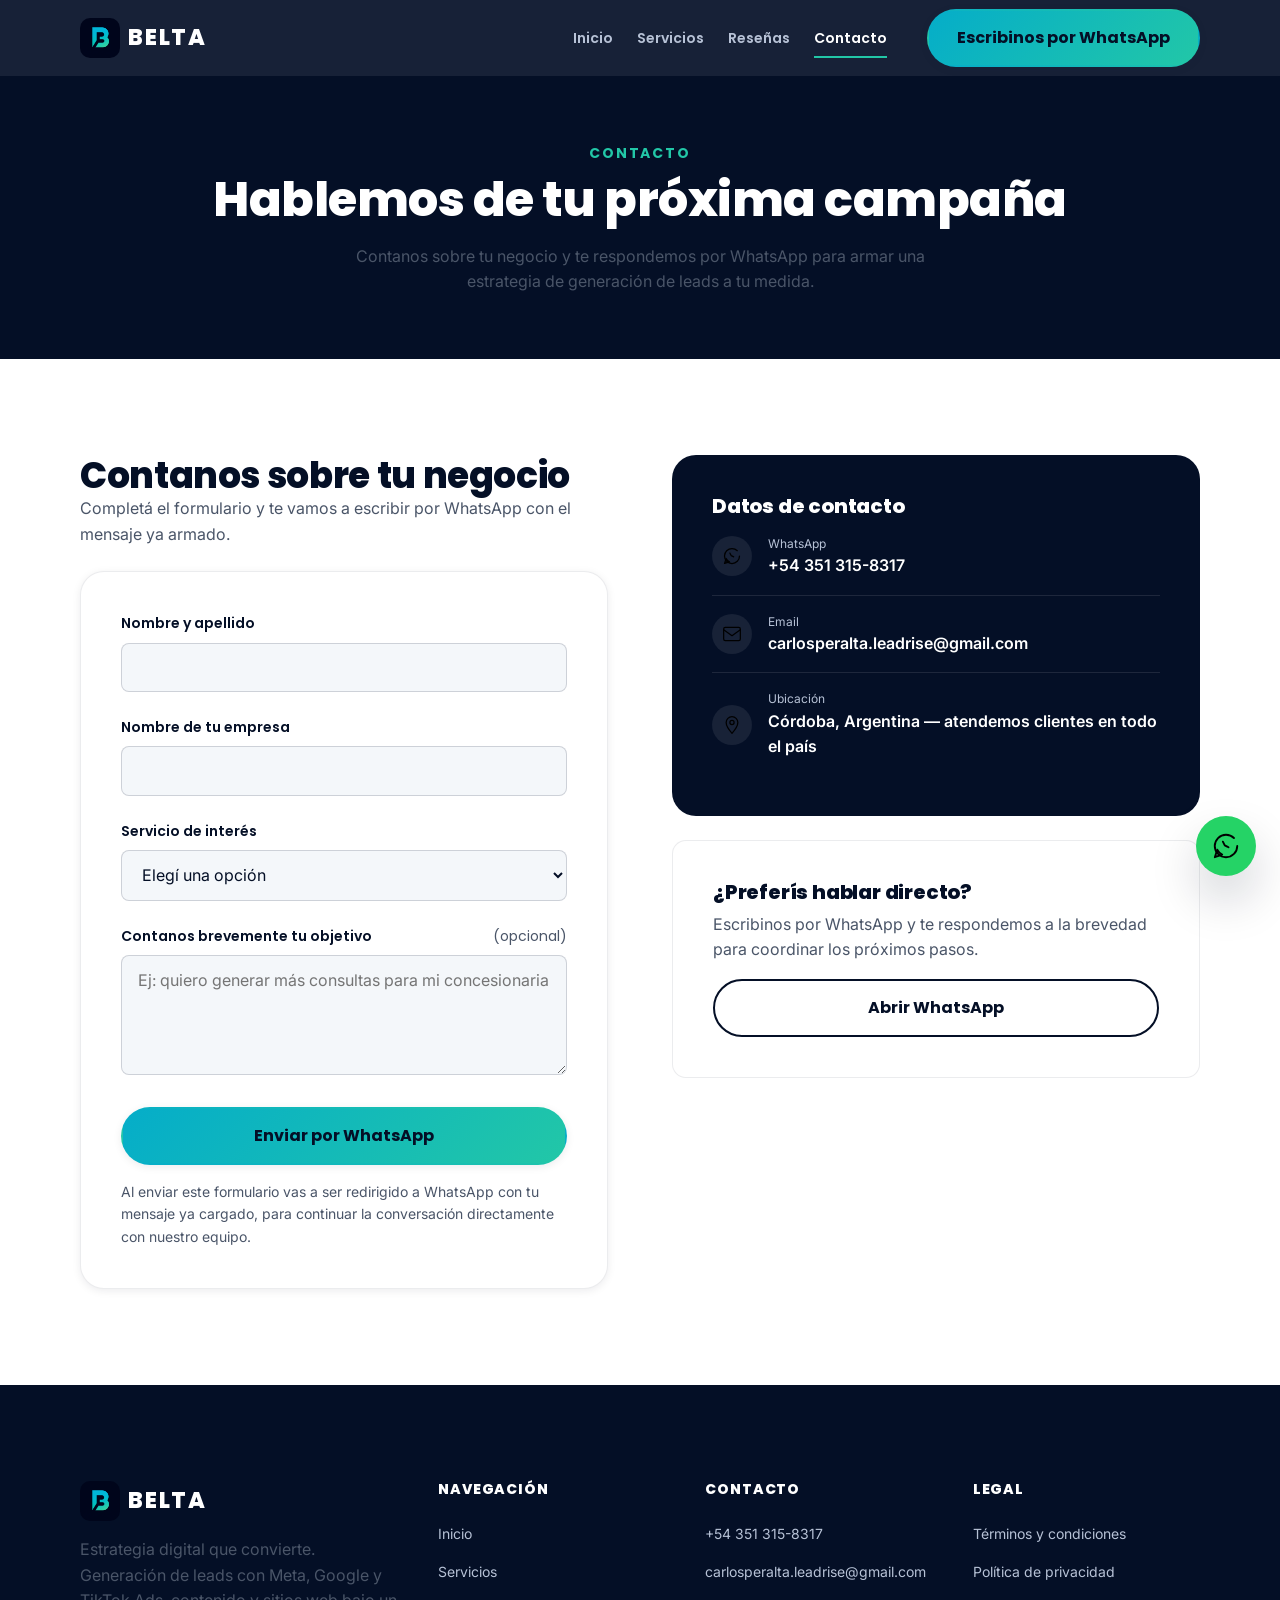
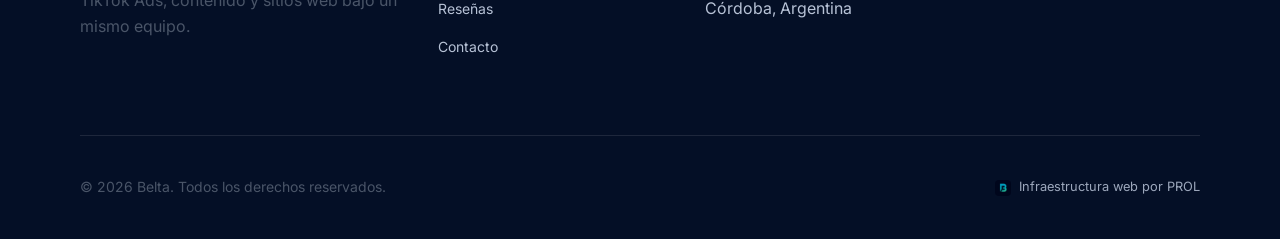
==== contact.html @ 253b67d3 "Initial commit" ====
<!DOCTYPE html>
<html lang="es-AR">
<head>
  <meta charset="UTF-8">
  <meta name="viewport" content="width=device-width, initial-scale=1.0">
  <title>Contacto — Belta | Escribinos por WhatsApp</title>
  <meta name="description" content="Contactate con Belta para generar más consultas para tu negocio con Meta Ads, Google Ads y TikTok Ads. Respondemos por WhatsApp.">
  <link rel="canonical" href="https://www.belta.com.ar/contact.html">

  <meta property="og:type" content="website">
  <meta property="og:title" content="Contacto — Belta">
  <meta property="og:description" content="Contanos sobre tu negocio y armamos una estrategia de generación de leads a tu medida.">
  <meta property="og:image" content="assets/images/logo/belta-icon-navy-512.png">
  <meta property="og:locale" content="es_AR">
  <meta name="twitter:card" content="summary_large_image">

  <link rel="icon" type="image/png" sizes="32x32" href="assets/images/logo/favicon-32x32.png">
  <link rel="icon" type="image/png" sizes="16x16" href="assets/images/logo/favicon-16x16.png">
  <link rel="apple-touch-icon" href="assets/images/logo/apple-touch-icon.png">

  <link rel="preconnect" href="https://fonts.googleapis.com">
  <link rel="preconnect" href="https://fonts.gstatic.com" crossorigin>
  <link href="https://fonts.googleapis.com/css2?family=Poppins:wght@600;700;800&family=Inter:wght@400;500;600&display=swap" rel="stylesheet">

  <link rel="stylesheet" href="assets/css/style.css">
</head>
<body>
  <a class="skip-link" href="#main-content">Saltar al contenido principal</a>

  <header class="site-header" id="site-header">
    <div class="container header-inner">
      <a href="index.html" class="brand" aria-label="Belta — ir al inicio">
        <img class="brand-mark" src="assets/images/logo/belta-icon-navy.png" alt="" width="40" height="40">
        <span class="brand-word">BELTA</span>
      </a>

      <nav class="primary-nav" id="primary-nav" aria-label="Navegación principal">
        <ul class="primary-nav__list">
          <li><a href="index.html">Inicio</a></li>
          <li><a href="services.html">Servicios</a></li>
          <li><a href="index.html#resenas">Reseñas</a></li>
          <li><a href="contact.html" aria-current="page">Contacto</a></li>
        </ul>
        <div class="header-cta">
          <a class="btn btn--primary" href="https://wa.me/5493513158317?text=Hola%20Belta%2C%20quiero%20generar%20más%20consultas%20para%20mi%20negocio" target="_blank" rel="noopener">
            Escribinos por WhatsApp
          </a>
        </div>
      </nav>

      <button class="nav-toggle" id="nav-toggle" aria-expanded="false" aria-controls="primary-nav" aria-label="Abrir menú de navegación">
        <span></span><span></span><span></span>
      </button>
    </div>
  </header>

  <main id="main-content">

    <section class="page-hero">
      <div class="container">
        <span class="eyebrow">Contacto</span>
        <h1>Hablemos de tu próxima campaña</h1>
        <p>Contanos sobre tu negocio y te respondemos por WhatsApp para armar una estrategia de generación de leads a tu medida.</p>
      </div>
    </section>

    <section class="section">
      <div class="container contact-layout">

        <div>
          <h2>Contanos sobre tu negocio</h2>
          <p style="margin-bottom: var(--space-md);">Completá el formulario y te vamos a escribir por WhatsApp con el mensaje ya armado.</p>

          <form class="contact-form" id="contact-form" novalidate>
            <div class="form-field">
              <label for="name">Nombre y apellido</label>
              <input type="text" id="name" name="name" autocomplete="name" required>
            </div>

            <div class="form-field">
              <label for="business">Nombre de tu empresa</label>
              <input type="text" id="business" name="business" autocomplete="organization" required>
            </div>

            <div class="form-field">
              <label for="service">Servicio de interés</label>
              <select id="service" name="service" required>
                <option value="" selected disabled>Elegí una opción</option>
                <option value="Google y Meta Ads">Google y Meta Ads</option>
                <option value="TikTok Ads">TikTok Ads</option>
                <option value="Contenido UGC">Contenido UGC</option>
                <option value="Sitio Web">Sitio Web</option>
                <option value="Tienda Online">Tienda Online</option>
                <option value="Community Management">Community Management</option>
                <option value="Todavía no estoy seguro/a">Todavía no estoy seguro/a</option>
              </select>
            </div>

            <div class="form-field">
              <label for="message">Contanos brevemente tu objetivo <span class="optional-tag">(opcional)</span></label>
              <textarea id="message" name="message" placeholder="Ej: quiero generar más consultas para mi concesionaria"></textarea>
            </div>

            <button type="submit" class="btn btn--primary btn--block">
              Enviar por WhatsApp
            </button>

            <p class="form-note">Al enviar este formulario vas a ser redirigido a WhatsApp con tu mensaje ya cargado, para continuar la conversación directamente con nuestro equipo.</p>
          </form>
        </div>

        <div>
          <div class="contact-info-card">
            <h3>Datos de contacto</h3>

            <div class="contact-method">
              <span class="contact-method__icon"><img src="assets/icons/communication/whatsapp.svg" alt=""></span>
              <div>
                <span class="label">WhatsApp</span>
                <a href="https://wa.me/5493513158317?text=Hola%20Belta%2C%20quiero%20generar%20más%20consultas%20para%20mi%20negocio" target="_blank" rel="noopener">+54 351 315-8317</a>
              </div>
            </div>

            <div class="contact-method">
              <span class="contact-method__icon"><img src="assets/icons/communication/email.svg" alt=""></span>
              <div>
                <span class="label">Email</span>
                <a href="mailto:carlosperalta.leadrise@gmail.com">carlosperalta.leadrise@gmail.com</a>
              </div>
            </div>

            <div class="contact-method">
              <span class="contact-method__icon"><img src="assets/icons/communication/location.svg" alt=""></span>
              <div>
                <span class="label">Ubicación</span>
                <span class="value">Córdoba, Argentina — atendemos clientes en todo el país</span>
              </div>
            </div>
          </div>

          <div class="service-card">
            <h3>¿Preferís hablar directo?</h3>
            <p>Escribinos por WhatsApp y te respondemos a la brevedad para coordinar los próximos pasos.</p>
            <a class="btn btn--secondary btn--block" href="https://wa.me/5493513158317?text=Hola%20Belta%2C%20quiero%20generar%20más%20consultas%20para%20mi%20negocio" target="_blank" rel="noopener">
              Abrir WhatsApp
            </a>
          </div>
        </div>

      </div>
    </section>

  </main>

  <footer class="site-footer">
    <div class="container">
      <div class="footer-grid">
        <div class="footer-col footer-brand">
          <a href="index.html" class="brand" aria-label="Belta — ir al inicio">
            <img class="brand-mark" src="assets/images/logo/belta-icon-navy.png" alt="" width="40" height="40">
            <span class="brand-word">BELTA</span>
          </a>
          <p>Estrategia digital que convierte. Generación de leads con Meta, Google y TikTok Ads, contenido y sitios web bajo un mismo equipo.</p>
        </div>

        <nav class="footer-col" aria-label="Navegación de pie de página">
          <h4>Navegación</h4>
          <ul>
            <li><a href="index.html">Inicio</a></li>
            <li><a href="services.html">Servicios</a></li>
            <li><a href="index.html#resenas">Reseñas</a></li>
            <li><a href="contact.html">Contacto</a></li>
          </ul>
        </nav>

        <div class="footer-col">
          <h4>Contacto</h4>
          <ul>
            <li><a href="https://wa.me/5493513158317" target="_blank" rel="noopener">+54 351 315-8317</a></li>
            <li><a href="mailto:carlosperalta.leadrise@gmail.com">carlosperalta.leadrise@gmail.com</a></li>
            <li><span>Córdoba, Argentina</span></li>
          </ul>
        </div>

        <div class="footer-col">
          <h4>Legal</h4>
          <ul>
            <li><a href="terms.html">Términos y condiciones</a></li>
            <li><a href="privacy-policy.html">Política de privacidad</a></li>
          </ul>
        </div>
      </div>

      <div class="footer-bottom">
        <p>&copy; <span id="current-year">2026</span> Belta. Todos los derechos reservados.</p>
        <a class="prol-signature" href="https://prolstudio.com" target="_blank" rel="noopener">
          <img src="assets/images/logo/belta-icon-navy.png" alt="" width="16" height="16" style="border-radius: 4px;">
          Infraestructura web por PROL
        </a>
      </div>
    </div>
  </footer>

  <a class="floating-whatsapp" href="https://wa.me/5493513158317?text=Hola%20Belta%2C%20quiero%20generar%20más%20consultas%20para%20mi%20negocio" target="_blank" rel="noopener" aria-label="Escribinos por WhatsApp">
    <img src="assets/icons/communication/whatsapp.svg" alt="">
  </a>

  <script src="assets/js/main.js" defer></script>
</body>
</html>
---- assets/css/style.css ----
/* ==========================================================================
   BELTA — Production Interface Stylesheet
   Design system per Belta_Manual_de_Marca_1.docx (v1.0, Aug 2026)
   Built under PROL_BASE_v1.7.3 / PROL_PROFESIONAL_v3
   ========================================================================== */

/* --------------------------------------------------------------------------
   01. Design Tokens
   -------------------------------------------------------------------------- */
:root {
  /* Brand colors */
  --color-navy: #040F26;
  --color-navy-soft: #0B1B3A;
  --color-white: #FFFFFF;
  --color-off-white: #F4F7FA;
  --color-turquoise: #05ADC9;
  --color-green: #22C7A7;
  --gradient-brand: linear-gradient(135deg, var(--color-turquoise) 0%, var(--color-green) 100%);

  /* Text */
  --text-on-light: var(--color-navy);
  --text-on-light-muted: #4A5568;
  --text-on-dark: var(--color-white);
  --text-on-dark-muted: #B7C2D6;

  /* Typography */
  --font-heading: 'Poppins', 'Segoe UI', sans-serif;
  --font-body: 'Inter', 'Segoe UI', sans-serif;

  --fs-display: clamp(2.25rem, 4vw + 1rem, 3.75rem);
  --fs-h1: clamp(2rem, 3vw + 1rem, 3rem);
  --fs-h2: clamp(1.6rem, 2vw + 1rem, 2.25rem);
  --fs-h3: 1.25rem;
  --fs-body-lg: 1.125rem;
  --fs-body: 1rem;
  --fs-small: 0.875rem;

  /* Spacing scale */
  --space-3xs: 0.25rem;
  --space-2xs: 0.5rem;
  --space-xs: 0.75rem;
  --space-sm: 1rem;
  --space-md: 1.5rem;
  --space-lg: 2.5rem;
  --space-xl: 4rem;
  --space-2xl: 6rem;

  /* Layout */
  --container-width: 1200px;
  --container-padding: clamp(1.25rem, 4vw, 2.5rem);
  --radius-sm: 8px;
  --radius-md: 14px;
  --radius-lg: 24px;
  --radius-pill: 999px;

  /* Elevation & motion */
  --shadow-sm: 0 2px 8px rgba(4, 15, 38, 0.08);
  --shadow-md: 0 12px 32px rgba(4, 15, 38, 0.12);
  --shadow-lg: 0 24px 48px rgba(4, 15, 38, 0.18);
  --transition-fast: 150ms ease;
  --transition-base: 250ms ease;

  --header-height: 76px;
}

/* --------------------------------------------------------------------------
   02. Reset & Base
   -------------------------------------------------------------------------- */
*, *::before, *::after { box-sizing: border-box; }
html { scroll-behavior: smooth; }

@media (prefers-reduced-motion: reduce) {
  html { scroll-behavior: auto; }
  *, *::before, *::after {
    animation-duration: 0.01ms !important;
    animation-iteration-count: 1 !important;
    transition-duration: 0.01ms !important;
    scroll-behavior: auto !important;
  }
}

body, h1, h2, h3, h4, p, ul, ol, figure {
  margin: 0;
}

body {
  font-family: var(--font-body);
  font-size: var(--fs-body);
  line-height: 1.6;
  color: var(--text-on-light);
  background: var(--color-white);
  -webkit-font-smoothing: antialiased;
}

h1, h2, h3, h4 {
  font-family: var(--font-heading);
  font-weight: 800;
  line-height: 1.15;
  color: var(--color-navy);
  letter-spacing: -0.01em;
}

h1 { font-size: var(--fs-h1); }
h2 { font-size: var(--fs-h2); }
h3 { font-size: var(--fs-h3); }

p { color: var(--text-on-light-muted); }

a { color: inherit; text-decoration: none; }

img { max-width: 100%; display: block; }

ul, ol { list-style: none; padding: 0; }

button { font-family: inherit; cursor: pointer; }

input, textarea, select { font-family: inherit; font-size: inherit; }

:focus-visible {
  outline: 3px solid var(--color-turquoise);
  outline-offset: 2px;
}

.skip-link {
  position: absolute;
  left: -9999px;
  top: 0;
  background: var(--color-navy);
  color: var(--color-white);
  padding: var(--space-sm) var(--space-md);
  z-index: 1000;
  border-radius: 0 0 var(--radius-sm) 0;
}
.skip-link:focus {
  left: 0;
}

/* --------------------------------------------------------------------------
   03. Layout Helpers
   -------------------------------------------------------------------------- */
.container {
  width: 100%;
  max-width: var(--container-width);
  margin-inline: auto;
  padding-inline: var(--container-padding);
}

.section {
  padding-block: var(--space-2xl);
}

.section--tight {
  padding-block: var(--space-xl);
}

.section--navy {
  background: var(--color-navy);
  color: var(--text-on-dark);
}
.section--navy h2,
.section--navy h3 { color: var(--text-on-dark); }
.section--navy p { color: var(--text-on-dark-muted); }

.section--soft {
  background: var(--color-off-white);
}

.section-header {
  max-width: 640px;
  margin-bottom: var(--space-lg);
}

.section-header--center {
  margin-inline: auto;
  text-align: center;
}

.eyebrow {
  display: inline-block;
  font-family: var(--font-heading);
  font-weight: 700;
  font-size: var(--fs-small);
  letter-spacing: 0.14em;
  text-transform: uppercase;
  color: var(--color-green);
  margin-bottom: var(--space-2xs);
}

.grid {
  display: grid;
  gap: var(--space-md);
}

.grid--2 { grid-template-columns: repeat(2, 1fr); }
.grid--3 { grid-template-columns: repeat(3, 1fr); }
.grid--4 { grid-template-columns: repeat(4, 1fr); }

@media (max-width: 900px) {
  .grid--3, .grid--4 { grid-template-columns: repeat(2, 1fr); }
}
@media (max-width: 600px) {
  .grid--2, .grid--3, .grid--4 { grid-template-columns: 1fr; }
}

.visually-hidden {
  position: absolute;
  width: 1px; height: 1px;
  padding: 0; margin: -1px;
  overflow: hidden;
  clip: rect(0,0,0,0);
  white-space: nowrap; border: 0;
}

/* --------------------------------------------------------------------------
   04. Buttons
   -------------------------------------------------------------------------- */
.btn {
  display: inline-flex;
  align-items: center;
  justify-content: center;
  gap: var(--space-2xs);
  font-family: var(--font-heading);
  font-weight: 700;
  font-size: var(--fs-body);
  padding: 0.9rem 1.75rem;
  border-radius: var(--radius-pill);
  border: 2px solid transparent;
  transition: transform var(--transition-fast), box-shadow var(--transition-fast), background var(--transition-fast), color var(--transition-fast);
  white-space: nowrap;
}

.btn:hover { transform: translateY(-2px); }

.btn--primary {
  background: var(--gradient-brand);
  color: var(--color-navy);
  box-shadow: var(--shadow-sm);
}
.btn--primary:hover { box-shadow: var(--shadow-md); }

.btn--secondary {
  background: transparent;
  border-color: currentColor;
  color: var(--color-navy);
}
.section--navy .btn--secondary { color: var(--color-white); }
.btn--secondary:hover { background: rgba(4, 15, 38, 0.06); }
.section--navy .btn--secondary:hover { background: rgba(255,255,255,0.08); }

.btn--block { width: 100%; }

.btn-icon {
  width: 1.1em;
  height: 1.1em;
  flex-shrink: 0;
}

/* --------------------------------------------------------------------------
   05. Header
   -------------------------------------------------------------------------- */
.site-header {
  position: sticky;
  top: 0;
  z-index: 500;
  background: rgba(4, 15, 38, 0.92);
  backdrop-filter: blur(10px);
  -webkit-backdrop-filter: blur(10px);
  transition: box-shadow var(--transition-base), background var(--transition-base);
}

.site-header.is-scrolled {
  box-shadow: 0 8px 24px rgba(4, 15, 38, 0.25);
}

.header-inner {
  display: flex;
  align-items: center;
  justify-content: space-between;
  min-height: var(--header-height);
  gap: var(--space-md);
}

.brand {
  display: flex;
  align-items: center;
  gap: var(--space-2xs);
  flex-shrink: 0;
}

.brand-mark {
  width: 40px;
  height: 40px;
  border-radius: 10px;
  object-fit: cover;
}

.brand-word {
  font-family: var(--font-heading);
  font-weight: 800;
  font-size: 1.4rem;
  letter-spacing: 0.08em;
  color: var(--color-white);
}

.primary-nav {
  display: flex;
  align-items: center;
  gap: var(--space-lg);
}

.primary-nav__list {
  display: flex;
  gap: var(--space-md);
}

.primary-nav__list a {
  font-family: var(--font-heading);
  font-weight: 600;
  font-size: var(--fs-small);
  color: var(--text-on-dark-muted);
  padding: var(--space-2xs) 0;
  border-bottom: 2px solid transparent;
  transition: color var(--transition-fast), border-color var(--transition-fast);
}

.primary-nav__list a:hover,
.primary-nav__list a[aria-current="page"] {
  color: var(--color-white);
  border-color: var(--color-green);
}

.header-cta { display: flex; align-items: center; gap: var(--space-sm); }

.nav-toggle {
  display: none;
  flex-direction: column;
  justify-content: center;
  gap: 5px;
  width: 42px;
  height: 42px;
  background: transparent;
  border: none;
  border-radius: var(--radius-sm);
}

.nav-toggle span {
  display: block;
  width: 22px;
  height: 2px;
  background: var(--color-white);
  margin-inline: auto;
  transition: transform var(--transition-fast), opacity var(--transition-fast);
}

.nav-toggle[aria-expanded="true"] span:nth-child(1) { transform: translateY(7px) rotate(45deg); }
.nav-toggle[aria-expanded="true"] span:nth-child(2) { opacity: 0; }
.nav-toggle[aria-expanded="true"] span:nth-child(3) { transform: translateY(-7px) rotate(-45deg); }

@media (max-width: 880px) {
  .nav-toggle { display: flex; }

  .primary-nav {
    position: fixed;
    inset: var(--header-height) 0 0 0;
    background: var(--color-navy);
    flex-direction: column;
    align-items: flex-start;
    padding: var(--space-lg) var(--container-padding);
    transform: translateX(100%);
    transition: transform var(--transition-base);
    overflow-y: auto;
  }

  .primary-nav.is-open { transform: translateX(0); }

  .primary-nav__list {
    flex-direction: column;
    gap: var(--space-md);
    width: 100%;
  }

  .primary-nav__list a { font-size: var(--fs-h3); display: block; }

  .header-cta { margin-top: var(--space-lg); width: 100%; }
  .header-cta .btn { width: 100%; }
}

/* --------------------------------------------------------------------------
   06. Hero
   -------------------------------------------------------------------------- */
.hero {
  position: relative;
  background: var(--color-navy);
  color: var(--text-on-dark);
  overflow: hidden;
  padding-block: var(--space-2xl);
}

.hero::before {
  content: "";
  position: absolute;
  inset: -20% -10% auto auto;
  width: 60vw;
  height: 60vw;
  max-width: 700px;
  max-height: 700px;
  background: var(--gradient-brand);
  opacity: 0.16;
  filter: blur(90px);
  border-radius: 50%;
  pointer-events: none;
}

.hero-inner {
  position: relative;
  display: grid;
  grid-template-columns: 1.1fr 0.9fr;
  gap: var(--space-xl);
  align-items: center;
}

@media (max-width: 900px) {
  .hero-inner { grid-template-columns: 1fr; }
}

.hero-content h1 { color: var(--color-white); margin-bottom: var(--space-md); }

.hero-lead {
  font-size: var(--fs-body-lg);
  color: var(--text-on-dark-muted);
  max-width: 46ch;
  margin-bottom: var(--space-lg);
}

.hero-actions {
  display: flex;
  flex-wrap: wrap;
  gap: var(--space-sm);
  margin-bottom: var(--space-lg);
}

.hero-trust {
  display: flex;
  flex-wrap: wrap;
  gap: var(--space-md);
}

.hero-trust__item {
  display: flex;
  align-items: center;
  gap: var(--space-2xs);
  font-size: var(--fs-small);
  color: var(--text-on-dark-muted);
}

.hero-trust__item .btn-icon { color: var(--color-green); }

.hero-visual {
  position: relative;
  display: flex;
  align-items: center;
  justify-content: center;
}

.hero-visual-card {
  width: 100%;
  max-width: 380px;
  padding: var(--space-lg);
  border-radius: var(--radius-lg);
  background: rgba(255, 255, 255, 0.04);
  border: 1px solid rgba(255, 255, 255, 0.12);
  backdrop-filter: blur(6px);
}

.hero-visual-mark {
  width: 96px;
  height: 96px;
  border-radius: var(--radius-md);
  margin-bottom: var(--space-md);
  box-shadow: var(--shadow-lg);
}

.hero-visual-card h3 { color: var(--color-white); margin-bottom: var(--space-2xs); }
.hero-visual-card p { margin: 0; }

/* --------------------------------------------------------------------------
   07. Value / Trust strip
   -------------------------------------------------------------------------- */
.value-strip {
  padding-block: var(--space-lg);
  border-bottom: 1px solid rgba(4, 15, 38, 0.08);
}

.value-strip__grid {
  display: grid;
  grid-template-columns: repeat(3, 1fr);
  gap: var(--space-md);
  text-align: center;
}

@media (max-width: 720px) {
  .value-strip__grid { grid-template-columns: 1fr; }
}

.value-strip__item h3 {
  font-size: 1.05rem;
  margin-bottom: var(--space-3xs);
}

.value-strip__item p { margin: 0; font-size: var(--fs-small); }

/* --------------------------------------------------------------------------
   08. Cards — Services
   -------------------------------------------------------------------------- */
.service-card {
  background: var(--color-white);
  border: 1px solid rgba(4, 15, 38, 0.08);
  border-radius: var(--radius-md);
  padding: var(--space-lg);
  height: 100%;
  transition: transform var(--transition-base), box-shadow var(--transition-base), border-color var(--transition-base);
}

.service-card:hover {
  transform: translateY(-4px);
  box-shadow: var(--shadow-md);
  border-color: transparent;
}

.service-card__icon {
  width: 48px;
  height: 48px;
  border-radius: var(--radius-sm);
  background: var(--gradient-brand);
  display: flex;
  align-items: center;
  justify-content: center;
  margin-bottom: var(--space-md);
}

.service-card__icon img { width: 24px; height: 24px; }

.service-card h3 { margin-bottom: var(--space-2xs); }

.service-card p { margin-bottom: var(--space-sm); }

.service-card__link {
  display: inline-flex;
  align-items: center;
  gap: var(--space-3xs);
  font-family: var(--font-heading);
  font-weight: 700;
  font-size: var(--fs-small);
  color: var(--color-navy);
}

.service-card__link .btn-icon { width: 0.9em; height: 0.9em; transition: transform var(--transition-fast); }
.service-card__link:hover .btn-icon { transform: translateX(3px); }

/* Detailed service block (services.html) */
.service-block {
  display: grid;
  grid-template-columns: 88px 1fr;
  gap: var(--space-md);
  padding-block: var(--space-lg);
  border-bottom: 1px solid rgba(4, 15, 38, 0.08);
}

.service-block:last-child { border-bottom: none; }

.service-block__icon {
  width: 64px;
  height: 64px;
  border-radius: var(--radius-md);
  background: var(--color-off-white);
  display: flex;
  align-items: center;
  justify-content: center;
}

.service-block__icon img { width: 30px; height: 30px; }

.service-block h3 { margin-bottom: var(--space-2xs); }

.service-block__tag {
  display: inline-block;
  font-size: 0.7rem;
  font-weight: 700;
  letter-spacing: 0.08em;
  text-transform: uppercase;
  color: var(--color-navy);
  background: var(--gradient-brand);
  padding: 0.2rem 0.6rem;
  border-radius: var(--radius-pill);
  margin-bottom: var(--space-2xs);
}

@media (max-width: 560px) {
  .service-block { grid-template-columns: 1fr; }
}

/* --------------------------------------------------------------------------
   09. Differentiators
   -------------------------------------------------------------------------- */
.diff-card {
  padding: var(--space-lg);
  border-radius: var(--radius-md);
  background: rgba(255, 255, 255, 0.04);
  border: 1px solid rgba(255, 255, 255, 0.1);
  height: 100%;
}

.diff-card__icon {
  width: 44px;
  height: 44px;
  border-radius: 50%;
  background: var(--gradient-brand);
  display: flex;
  align-items: center;
  justify-content: center;
  margin-bottom: var(--space-md);
}

.diff-card__icon img { width: 22px; height: 22px; }

.diff-card h3 { margin-bottom: var(--space-2xs); }

/* --------------------------------------------------------------------------
   10. Process (stepper)
   -------------------------------------------------------------------------- */
.process-list {
  display: grid;
  grid-template-columns: repeat(4, 1fr);
  gap: var(--space-md);
  counter-reset: step;
}

@media (max-width: 900px) {
  .process-list { grid-template-columns: repeat(2, 1fr); }
}
@media (max-width: 560px) {
  .process-list { grid-template-columns: 1fr; }
}

.process-step {
  position: relative;
  padding: var(--space-lg) var(--space-md) var(--space-md);
  background: var(--color-white);
  border: 1px solid rgba(4, 15, 38, 0.08);
  border-radius: var(--radius-md);
}

.process-step__number {
  counter-increment: step;
  display: inline-flex;
  align-items: center;
  justify-content: center;
  width: 36px;
  height: 36px;
  border-radius: 50%;
  font-family: var(--font-heading);
  font-weight: 800;
  color: var(--color-navy);
  background: var(--gradient-brand);
  margin-bottom: var(--space-md);
}

.process-step__number::before { content: counter(step); }

.process-step h3 { font-size: 1.05rem; margin-bottom: var(--space-2xs); }

/* --------------------------------------------------------------------------
   11. Testimonials
   -------------------------------------------------------------------------- */
.testimonial-card {
  background: var(--color-white);
  border: 1px dashed rgba(4, 15, 38, 0.18);
  border-radius: var(--radius-md);
  padding: var(--space-lg);
  height: 100%;
  display: flex;
  flex-direction: column;
  gap: var(--space-md);
}

.testimonial-card__quote {
  font-family: var(--font-heading);
  font-size: 1.05rem;
  font-style: italic;
  color: var(--text-on-light-muted);
}

.testimonial-card__author {
  display: flex;
  align-items: center;
  gap: var(--space-sm);
}

.testimonial-card__avatar {
  width: 44px;
  height: 44px;
  border-radius: 50%;
  background: var(--color-off-white);
  display: flex;
  align-items: center;
  justify-content: center;
  font-family: var(--font-heading);
  font-weight: 700;
  color: var(--text-on-light-muted);
  flex-shrink: 0;
}

.testimonial-card__author strong { display: block; font-size: var(--fs-small); }
.testimonial-card__author span { font-size: 0.8rem; color: var(--text-on-light-muted); }

.testimonial-pending-note {
  margin-top: var(--space-md);
  font-size: var(--fs-small);
  color: var(--text-on-light-muted);
  text-align: center;
}

/* --------------------------------------------------------------------------
   12. FAQ (accordion)
   -------------------------------------------------------------------------- */
.faq-list {
  border-top: 1px solid rgba(4, 15, 38, 0.1);
}

.faq-item {
  border-bottom: 1px solid rgba(4, 15, 38, 0.1);
}

.faq-item__question {
  width: 100%;
  display: flex;
  align-items: center;
  justify-content: space-between;
  gap: var(--space-md);
  padding: var(--space-md) 0;
  background: none;
  border: none;
  text-align: left;
  font-family: var(--font-heading);
  font-weight: 700;
  font-size: var(--fs-body-lg);
  color: var(--color-navy);
}

.faq-item__icon {
  position: relative;
  width: 20px;
  height: 20px;
  flex-shrink: 0;
}

.faq-item__icon::before,
.faq-item__icon::after {
  content: "";
  position: absolute;
  background: var(--color-navy);
  border-radius: 2px;
  transition: transform var(--transition-fast), opacity var(--transition-fast);
}

.faq-item__icon::before { width: 100%; height: 2px; top: 50%; left: 0; transform: translateY(-50%); }
.faq-item__icon::after { width: 2px; height: 100%; left: 50%; top: 0; transform: translateX(-50%); }

.faq-item__question[aria-expanded="true"] .faq-item__icon::after { opacity: 0; transform: translateX(-50%) rotate(90deg); }

.faq-item__answer {
  max-height: 0;
  overflow: hidden;
  transition: max-height var(--transition-base) ease;
}

.faq-item__answer p {
  padding-bottom: var(--space-md);
  max-width: 68ch;
}

/* --------------------------------------------------------------------------
   13. CTA band
   -------------------------------------------------------------------------- */
.cta-band {
  background: var(--gradient-brand);
  color: var(--color-navy);
  border-radius: var(--radius-lg);
  padding: var(--space-xl) var(--space-lg);
  text-align: center;
}

.cta-band h2 { color: var(--color-navy); margin-bottom: var(--space-sm); }
.cta-band p { color: rgba(4, 15, 38, 0.75); max-width: 52ch; margin-inline: auto var(--space-lg); margin-bottom: var(--space-lg);}

.cta-band .btn--primary {
  background: var(--color-navy);
  color: var(--color-white);
}

.cta-band .btn--primary:hover { box-shadow: 0 12px 32px rgba(4,15,38,0.35); }

/* --------------------------------------------------------------------------
   14. Contact page
   -------------------------------------------------------------------------- */
.contact-layout {
  display: grid;
  grid-template-columns: 1fr 1fr;
  gap: var(--space-xl);
  align-items: start;
}

@media (max-width: 880px) {
  .contact-layout { grid-template-columns: 1fr; }
}

.contact-form {
  background: var(--color-white);
  border: 1px solid rgba(4, 15, 38, 0.08);
  border-radius: var(--radius-lg);
  padding: var(--space-lg);
  box-shadow: var(--shadow-sm);
}

.form-field { margin-bottom: var(--space-md); }

.form-field label {
  display: flex;
  justify-content: space-between;
  font-family: var(--font-heading);
  font-weight: 600;
  font-size: var(--fs-small);
  margin-bottom: var(--space-2xs);
  color: var(--color-navy);
}

.form-field .optional-tag {
  font-weight: 400;
  color: var(--text-on-light-muted);
  text-transform: none;
}

.form-field input,
.form-field select,
.form-field textarea {
  width: 100%;
  padding: 0.85rem 1rem;
  border: 1.5px solid rgba(4, 15, 38, 0.16);
  border-radius: var(--radius-sm);
  background: var(--color-off-white);
  color: var(--color-navy);
  transition: border-color var(--transition-fast), background var(--transition-fast);
}

.form-field input:focus,
.form-field select:focus,
.form-field textarea:focus {
  border-color: var(--color-turquoise);
  background: var(--color-white);
}

.form-field textarea { resize: vertical; min-height: 120px; }

.form-note {
  font-size: var(--fs-small);
  color: var(--text-on-light-muted);
  margin-top: var(--space-sm);
}

.contact-info-card {
  background: var(--color-navy);
  color: var(--text-on-dark);
  border-radius: var(--radius-lg);
  padding: var(--space-lg);
  margin-bottom: var(--space-md);
}

.contact-info-card h3 { color: var(--color-white); }

.contact-method {
  display: flex;
  align-items: center;
  gap: var(--space-sm);
  padding-block: var(--space-sm);
  border-bottom: 1px solid rgba(255,255,255,0.1);
}

.contact-method:last-child { border-bottom: none; }

.contact-method__icon {
  width: 40px;
  height: 40px;
  border-radius: 50%;
  background: rgba(255,255,255,0.08);
  display: flex;
  align-items: center;
  justify-content: center;
  flex-shrink: 0;
}

.contact-method__icon img { width: 20px; height: 20px; }

.contact-method a, .contact-method span.value { color: var(--color-white); font-weight: 600; }
.contact-method .label { display: block; font-size: 0.75rem; color: var(--text-on-dark-muted); }

/* --------------------------------------------------------------------------
   15. Footer
   -------------------------------------------------------------------------- */
.site-footer {
  background: var(--color-navy);
  color: var(--text-on-dark-muted);
  padding-block: var(--space-2xl) var(--space-lg);
}

.footer-grid {
  display: grid;
  grid-template-columns: 1.4fr 1fr 1fr 1fr;
  gap: var(--space-lg);
  padding-bottom: var(--space-xl);
  border-bottom: 1px solid rgba(255,255,255,0.1);
}

@media (max-width: 880px) {
  .footer-grid { grid-template-columns: 1fr 1fr; }
}
@media (max-width: 560px) {
  .footer-grid { grid-template-columns: 1fr; }
}

.footer-brand .brand { margin-bottom: var(--space-sm); }
.footer-brand p { max-width: 34ch; }

.footer-col h4 {
  font-family: var(--font-heading);
  font-size: var(--fs-small);
  letter-spacing: 0.06em;
  text-transform: uppercase;
  color: var(--color-white);
  margin-bottom: var(--space-md);
}

.footer-col ul li { margin-bottom: var(--space-xs); }
.footer-col ul a { font-size: var(--fs-small); transition: color var(--transition-fast); }
.footer-col ul a:hover { color: var(--color-white); }

.footer-bottom {
  display: flex;
  align-items: center;
  justify-content: space-between;
  flex-wrap: wrap;
  gap: var(--space-sm);
  padding-top: var(--space-lg);
  font-size: var(--fs-small);
}

.prol-signature {
  display: inline-flex;
  align-items: center;
  gap: var(--space-2xs);
  color: var(--text-on-dark-muted);
  font-size: 0.8rem;
  opacity: 0.85;
  transition: opacity var(--transition-fast);
}

.prol-signature:hover { opacity: 1; }
.prol-signature img { width: 16px; height: 16px; }

/* --------------------------------------------------------------------------
   16. Floating WhatsApp button
   -------------------------------------------------------------------------- */
.floating-whatsapp {
  position: fixed;
  right: var(--space-md);
  bottom: var(--space-md);
  z-index: 600;
  width: 60px;
  height: 60px;
  border-radius: 50%;
  background: #25D366;
  display: flex;
  align-items: center;
  justify-content: center;
  box-shadow: var(--shadow-lg);
  transition: transform var(--transition-fast);
}

.floating-whatsapp:hover { transform: scale(1.08); }
.floating-whatsapp img { width: 30px; height: 30px; }

/* --------------------------------------------------------------------------
   17. Legal pages
   -------------------------------------------------------------------------- */
.legal-content { max-width: 760px; }
.legal-content h2 { margin-top: var(--space-lg); margin-bottom: var(--space-sm); }
.legal-content p { margin-bottom: var(--space-sm); }
.legal-updated { font-size: var(--fs-small); color: var(--text-on-light-muted); margin-bottom: var(--space-lg); }

.placeholder-notice {
  background: var(--color-off-white);
  border-left: 4px solid var(--color-turquoise);
  padding: var(--space-md);
  border-radius: var(--radius-sm);
  margin-bottom: var(--space-lg);
  font-size: var(--fs-small);
}

/* --------------------------------------------------------------------------
   18. Page hero (secondary pages)
   -------------------------------------------------------------------------- */
.page-hero {
  background: var(--color-navy);
  color: var(--text-on-dark);
  padding-block: var(--space-xl);
  text-align: center;
}

.page-hero h1 { color: var(--color-white); margin-bottom: var(--space-sm); }
.page-hero p { max-width: 60ch; margin-inline: auto; }
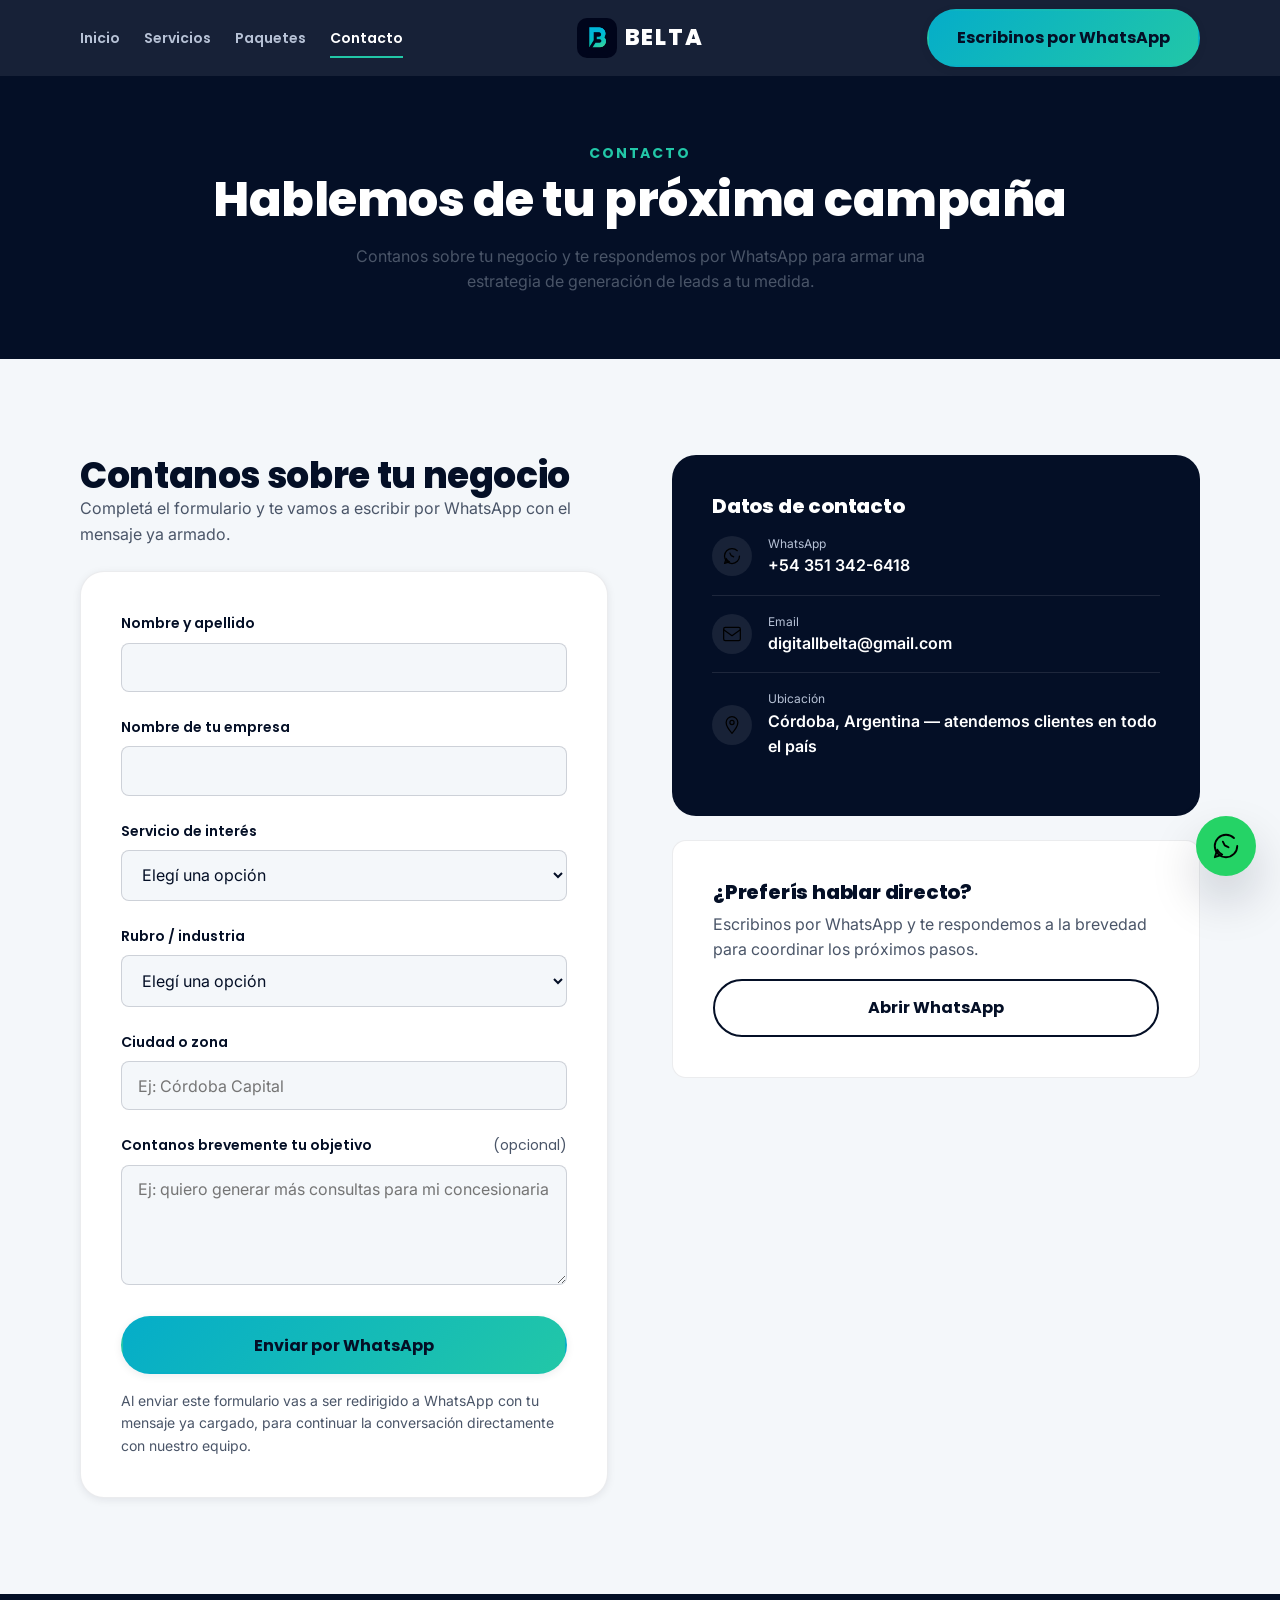
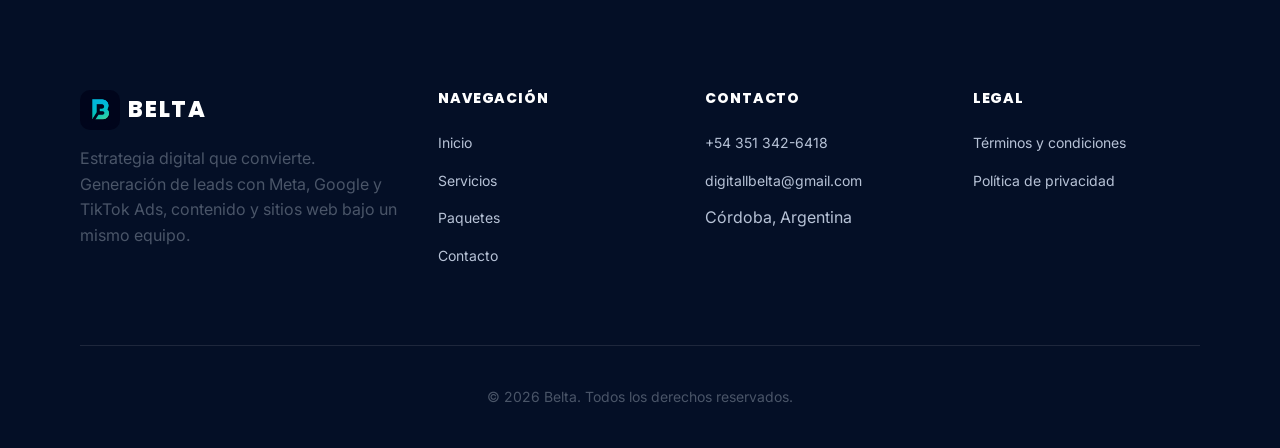
==== commit 85631548: "1st round of changes" ====
--- a/contact.html
+++ b/contact.html
@@ -38,11 +38,11 @@
         <ul class="primary-nav__list">
           <li><a href="index.html">Inicio</a></li>
           <li><a href="services.html">Servicios</a></li>
-          <li><a href="index.html#resenas">Reseñas</a></li>
+          <li><a href="packages.html">Paquetes</a></li>
           <li><a href="contact.html" aria-current="page">Contacto</a></li>
         </ul>
         <div class="header-cta">
-          <a class="btn btn--primary" href="https://wa.me/5493513158317?text=Hola%20Belta%2C%20quiero%20generar%20más%20consultas%20para%20mi%20negocio" target="_blank" rel="noopener">
+          <a class="btn btn--primary" href="https://wa.me/5493513426418?text=Hola%20Belta%2C%20quiero%20generar%20más%20consultas%20para%20mi%20negocio" target="_blank" rel="noopener">
             Escribinos por WhatsApp
           </a>
         </div>
@@ -64,7 +64,7 @@
       </div>
     </section>
 
-    <section class="section">
+    <section class="section section--soft">
       <div class="container contact-layout">
 
         <div>
@@ -97,6 +97,23 @@
             </div>
 
             <div class="form-field">
+              <label for="industry">Rubro / industria</label>
+              <select id="industry" name="industry" required>
+                <option value="" selected disabled>Elegí una opción</option>
+                <option value="Automotor">Automotor</option>
+                <option value="Salud">Salud</option>
+                <option value="Construcción">Construcción</option>
+                <option value="Inmobiliario">Inmobiliario</option>
+                <option value="Otro">Otro</option>
+              </select>
+            </div>
+
+            <div class="form-field">
+              <label for="city">Ciudad o zona</label>
+              <input type="text" id="city" name="city" autocomplete="address-level2" placeholder="Ej: Córdoba Capital" required>
+            </div>
+
+            <div class="form-field">
               <label for="message">Contanos brevemente tu objetivo <span class="optional-tag">(opcional)</span></label>
               <textarea id="message" name="message" placeholder="Ej: quiero generar más consultas para mi concesionaria"></textarea>
             </div>
@@ -117,7 +134,7 @@
               <span class="contact-method__icon"><img src="assets/icons/communication/whatsapp.svg" alt=""></span>
               <div>
                 <span class="label">WhatsApp</span>
-                <a href="https://wa.me/5493513158317?text=Hola%20Belta%2C%20quiero%20generar%20más%20consultas%20para%20mi%20negocio" target="_blank" rel="noopener">+54 351 315-8317</a>
+                <a href="https://wa.me/5493513426418?text=Hola%20Belta%2C%20quiero%20generar%20más%20consultas%20para%20mi%20negocio" target="_blank" rel="noopener">+54 351 342-6418</a>
               </div>
             </div>
 
@@ -125,7 +142,7 @@
               <span class="contact-method__icon"><img src="assets/icons/communication/email.svg" alt=""></span>
               <div>
                 <span class="label">Email</span>
-                <a href="mailto:carlosperalta.leadrise@gmail.com">carlosperalta.leadrise@gmail.com</a>
+                <a href="mailto:digitallbelta@gmail.com">digitallbelta@gmail.com</a>
               </div>
             </div>
 
@@ -141,7 +158,7 @@
           <div class="service-card">
             <h3>¿Preferís hablar directo?</h3>
             <p>Escribinos por WhatsApp y te respondemos a la brevedad para coordinar los próximos pasos.</p>
-            <a class="btn btn--secondary btn--block" href="https://wa.me/5493513158317?text=Hola%20Belta%2C%20quiero%20generar%20más%20consultas%20para%20mi%20negocio" target="_blank" rel="noopener">
+            <a class="btn btn--secondary btn--block" href="https://wa.me/5493513426418?text=Hola%20Belta%2C%20quiero%20generar%20más%20consultas%20para%20mi%20negocio" target="_blank" rel="noopener">
               Abrir WhatsApp
             </a>
           </div>
@@ -168,7 +185,7 @@
           <ul>
             <li><a href="index.html">Inicio</a></li>
             <li><a href="services.html">Servicios</a></li>
-            <li><a href="index.html#resenas">Reseñas</a></li>
+            <li><a href="packages.html">Paquetes</a></li>
             <li><a href="contact.html">Contacto</a></li>
           </ul>
         </nav>
@@ -176,8 +193,8 @@
         <div class="footer-col">
           <h4>Contacto</h4>
           <ul>
-            <li><a href="https://wa.me/5493513158317" target="_blank" rel="noopener">+54 351 315-8317</a></li>
-            <li><a href="mailto:carlosperalta.leadrise@gmail.com">carlosperalta.leadrise@gmail.com</a></li>
+            <li><a href="https://wa.me/5493513426418" target="_blank" rel="noopener">+54 351 342-6418</a></li>
+            <li><a href="mailto:digitallbelta@gmail.com">digitallbelta@gmail.com</a></li>
             <li><span>Córdoba, Argentina</span></li>
           </ul>
         </div>
@@ -193,15 +210,11 @@
 
       <div class="footer-bottom">
         <p>&copy; <span id="current-year">2026</span> Belta. Todos los derechos reservados.</p>
-        <a class="prol-signature" href="https://prolstudio.com" target="_blank" rel="noopener">
-          <img src="assets/images/logo/belta-icon-navy.png" alt="" width="16" height="16" style="border-radius: 4px;">
-          Infraestructura web por PROL
-        </a>
       </div>
     </div>
   </footer>
 
-  <a class="floating-whatsapp" href="https://wa.me/5493513158317?text=Hola%20Belta%2C%20quiero%20generar%20más%20consultas%20para%20mi%20negocio" target="_blank" rel="noopener" aria-label="Escribinos por WhatsApp">
+  <a class="floating-whatsapp" href="https://wa.me/5493513426418?text=Hola%20Belta%2C%20quiero%20generar%20más%20consultas%20para%20mi%20negocio" target="_blank" rel="noopener" aria-label="Escribinos por WhatsApp">
     <img src="assets/icons/communication/whatsapp.svg" alt="">
   </a>
 
--- a/assets/css/style.css
+++ b/assets/css/style.css
@@ -67,7 +67,12 @@
    02. Reset & Base
    -------------------------------------------------------------------------- */
 *, *::before, *::after { box-sizing: border-box; }
-html { scroll-behavior: smooth; }
+
+html {
+  scroll-behavior: smooth;
+  overflow-x: hidden;
+  width: 100%;
+}
 
 @media (prefers-reduced-motion: reduce) {
   html { scroll-behavior: auto; }
@@ -90,6 +95,10 @@
   color: var(--text-on-light);
   background: var(--color-white);
   -webkit-font-smoothing: antialiased;
+  overflow-x: hidden;
+  width: 100%;
+  max-width: 100vw;
+  position: relative;
 }
 
 h1, h2, h3, h4 {
@@ -258,29 +267,62 @@
 /* --------------------------------------------------------------------------
    05. Header
    -------------------------------------------------------------------------- */
+/*
+ * IMPORTANT: .site-header itself must never receive `transform`, `filter`,
+ * `backdrop-filter`, `perspective`, or `will-change: transform`. Any of
+ * those turn the header into the containing block for EVERY `position:
+ * fixed` descendant inside it (including .primary-nav, the mobile menu
+ * panel) — instead of sizing against the full viewport, the fixed panel
+ * would then size against the header's own ~76px-tall box and get
+ * clipped down to almost nothing. The frosted-glass blur is applied on
+ * the ::before pseudo-element below instead, so .site-header stays a
+ * plain sticky/z-index box and .primary-nav keeps positioning against
+ * the viewport correctly.
+ */
 .site-header {
   position: sticky;
   top: 0;
   z-index: 500;
+  isolation: isolate;
+}
+
+.site-header::before {
+  content: "";
+  position: absolute;
+  inset: 0;
+  z-index: 0;
   background: rgba(4, 15, 38, 0.92);
   backdrop-filter: blur(10px);
   -webkit-backdrop-filter: blur(10px);
   transition: box-shadow var(--transition-base), background var(--transition-base);
-}
-
-.site-header.is-scrolled {
+  pointer-events: none;
+}
+
+.site-header.is-scrolled::before {
   box-shadow: 0 8px 24px rgba(4, 15, 38, 0.25);
 }
 
 .header-inner {
-  display: flex;
-  align-items: center;
-  justify-content: space-between;
+  position: relative;
+  z-index: 1;
+  display: grid;
+  grid-template-columns: 1fr auto 1fr;
+  align-items: center;
   min-height: var(--header-height);
   gap: var(--space-md);
 }
 
+/*
+ * Logo centrado: la marca vive en la columna del medio de header-inner.
+ * .primary-nav pasa a `display:contents` en desktop para que su <ul> y su
+ * botón CTA se vuelvan hijos directos del grid (columna 1 y 3), sin tocar
+ * el HTML — en mobile, la media query de abajo le devuelve `display:flex`
+ * para que vuelva a funcionar como panel fijo de pantalla completa.
+ */
 .brand {
+  grid-column: 2;
+  grid-row: 1;
+  justify-self: center;
   display: flex;
   align-items: center;
   gap: var(--space-2xs);
@@ -303,13 +345,15 @@
 }
 
 .primary-nav {
-  display: flex;
-  align-items: center;
-  gap: var(--space-lg);
+  display: contents;
 }
 
 .primary-nav__list {
-  display: flex;
+  grid-column: 1;
+  grid-row: 1;
+  justify-self: start;
+  display: flex;
+  align-items: center;
   gap: var(--space-md);
 }
 
@@ -329,9 +373,19 @@
   border-color: var(--color-green);
 }
 
-.header-cta { display: flex; align-items: center; gap: var(--space-sm); }
+.header-cta {
+  grid-column: 3;
+  grid-row: 1;
+  justify-self: end;
+  display: flex;
+  align-items: center;
+  gap: var(--space-sm);
+}
 
 .nav-toggle {
+  grid-column: 3;
+  grid-row: 1;
+  justify-self: end;
   display: none;
   flex-direction: column;
   justify-content: center;
@@ -360,8 +414,14 @@
   .nav-toggle { display: flex; }
 
   .primary-nav {
+    display: flex;
     position: fixed;
-    inset: var(--header-height) 0 0 0;
+    top: var(--header-height);
+    left: 0;
+    right: 0;
+    bottom: 0;
+    width: 100%;
+    max-width: 100vw;
     background: var(--color-navy);
     flex-direction: column;
     align-items: flex-start;
@@ -369,7 +429,10 @@
     transform: translateX(100%);
     transition: transform var(--transition-base);
     overflow-y: auto;
+    visibility: hidden;
   }
+
+  .primary-nav.is-open { visibility: visible; }
 
   .primary-nav.is-open { transform: translateX(0); }
 
@@ -453,7 +516,28 @@
   color: var(--text-on-dark-muted);
 }
 
-.hero-trust__item .btn-icon { color: var(--color-green); }
+/*
+ * Check-dot: reemplaza los íconos genéricos de check por un elemento
+ * 100% CSS (círculo con degradé de marca + tilde). Así los indicadores
+ * tipo "+3 años de experiencia" quedan siempre en paleta de marca
+ * (navy/turquesa/verde) sin depender de que el archivo SVG del ícono
+ * ya esté copiado desde la librería oficial de PROL.
+ */
+.check-dot {
+  display: inline-flex;
+  align-items: center;
+  justify-content: center;
+  width: 18px;
+  height: 18px;
+  border-radius: 50%;
+  background: var(--gradient-brand);
+  color: var(--color-navy);
+  font-family: var(--font-heading);
+  font-weight: 800;
+  font-size: 0.65rem;
+  line-height: 1;
+  flex-shrink: 0;
+}
 
 .hero-visual {
   position: relative;
@@ -536,6 +620,10 @@
   align-items: center;
   justify-content: center;
   margin-bottom: var(--space-md);
+  color: var(--color-navy);
+  font-family: var(--font-heading);
+  font-weight: 800;
+  font-size: 1.2rem;
 }
 
 .service-card__icon img { width: 24px; height: 24px; }
@@ -619,6 +707,10 @@
   align-items: center;
   justify-content: center;
   margin-bottom: var(--space-md);
+  color: var(--color-navy);
+  font-family: var(--font-heading);
+  font-weight: 800;
+  font-size: 1.1rem;
 }
 
 .diff-card__icon img { width: 22px; height: 22px; }
@@ -946,25 +1038,13 @@
 .footer-bottom {
   display: flex;
   align-items: center;
-  justify-content: space-between;
+  justify-content: center;
+  text-align: center;
   flex-wrap: wrap;
   gap: var(--space-sm);
   padding-top: var(--space-lg);
   font-size: var(--fs-small);
 }
-
-.prol-signature {
-  display: inline-flex;
-  align-items: center;
-  gap: var(--space-2xs);
-  color: var(--text-on-dark-muted);
-  font-size: 0.8rem;
-  opacity: 0.85;
-  transition: opacity var(--transition-fast);
-}
-
-.prol-signature:hover { opacity: 1; }
-.prol-signature img { width: 16px; height: 16px; }
 
 /* --------------------------------------------------------------------------
    16. Floating WhatsApp button
@@ -1017,3 +1097,133 @@
 
 .page-hero h1 { color: var(--color-white); margin-bottom: var(--space-sm); }
 .page-hero p { max-width: 60ch; margin-inline: auto; }
+
+/* --------------------------------------------------------------------------
+   19. Pricing cards (Paquetes)
+   -------------------------------------------------------------------------- */
+.pricing-intro {
+  max-width: 640px;
+  margin: 0 auto var(--space-lg);
+  text-align: center;
+}
+
+.pricing-grid {
+  display: grid;
+  grid-template-columns: repeat(4, 1fr);
+  gap: var(--space-md);
+  align-items: stretch;
+}
+
+@media (max-width: 1024px) {
+  .pricing-grid { grid-template-columns: repeat(2, 1fr); }
+}
+@media (max-width: 620px) {
+  .pricing-grid { grid-template-columns: 1fr; }
+}
+
+.pricing-card {
+  position: relative;
+  display: flex;
+  flex-direction: column;
+  height: 100%;
+  padding: var(--space-lg) var(--space-md);
+  border-radius: var(--radius-lg);
+  background: rgba(255, 255, 255, 0.04);
+  border: 1px solid rgba(255, 255, 255, 0.12);
+}
+
+.pricing-card--featured {
+  border: 2px solid transparent;
+  background:
+    linear-gradient(var(--color-navy-soft), var(--color-navy-soft)) padding-box,
+    var(--gradient-brand) border-box;
+}
+
+@media (min-width: 621px) {
+  .pricing-card--featured { transform: translateY(-8px); }
+}
+
+.pricing-badge {
+  position: absolute;
+  top: -13px;
+  left: 50%;
+  transform: translateX(-50%);
+  background: var(--gradient-brand);
+  color: var(--color-navy);
+  font-family: var(--font-heading);
+  font-weight: 700;
+  font-size: 0.7rem;
+  letter-spacing: 0.04em;
+  padding: 0.3rem 0.9rem;
+  border-radius: var(--radius-pill);
+  white-space: nowrap;
+}
+
+.pricing-card h3 { color: var(--color-white); font-size: 1.1rem; margin-bottom: var(--space-sm); }
+
+.pricing-card__price {
+  font-family: var(--font-heading);
+  font-weight: 800;
+  font-size: 1.35rem;
+  color: var(--color-white);
+  margin-bottom: 0.15rem;
+}
+
+.pricing-card__price span {
+  font-size: 0.75rem;
+  font-weight: 400;
+  color: var(--text-on-dark-muted);
+}
+
+.pricing-card__note {
+  font-size: 0.75rem;
+  color: var(--text-on-dark-muted);
+  margin-bottom: var(--space-sm);
+}
+
+.pricing-savings {
+  display: inline-block;
+  background: rgba(34, 199, 167, 0.15);
+  border: 1px solid var(--color-green);
+  color: var(--color-green);
+  font-size: 0.7rem;
+  font-weight: 600;
+  padding: 0.3rem 0.7rem;
+  border-radius: var(--radius-pill);
+  margin-bottom: var(--space-md);
+}
+
+.pricing-features {
+  list-style: none;
+  padding: 0;
+  margin: 0 0 var(--space-md);
+  flex-grow: 1;
+}
+
+.pricing-features li {
+  display: flex;
+  gap: var(--space-2xs);
+  font-size: 0.85rem;
+  color: var(--text-on-dark-muted);
+  padding: 0.5rem 0;
+  border-top: 1px solid rgba(255, 255, 255, 0.08);
+  line-height: 1.4;
+}
+
+.pricing-features li:first-child { border-top: none; }
+
+.pricing-features li::before {
+  content: "✓";
+  color: var(--color-turquoise);
+  font-weight: 700;
+  flex-shrink: 0;
+}
+
+.pricing-card .btn { margin-top: auto; }
+
+.pricing-foot-note {
+  max-width: 680px;
+  margin: var(--space-lg) auto 0;
+  text-align: center;
+  font-size: var(--fs-small);
+}
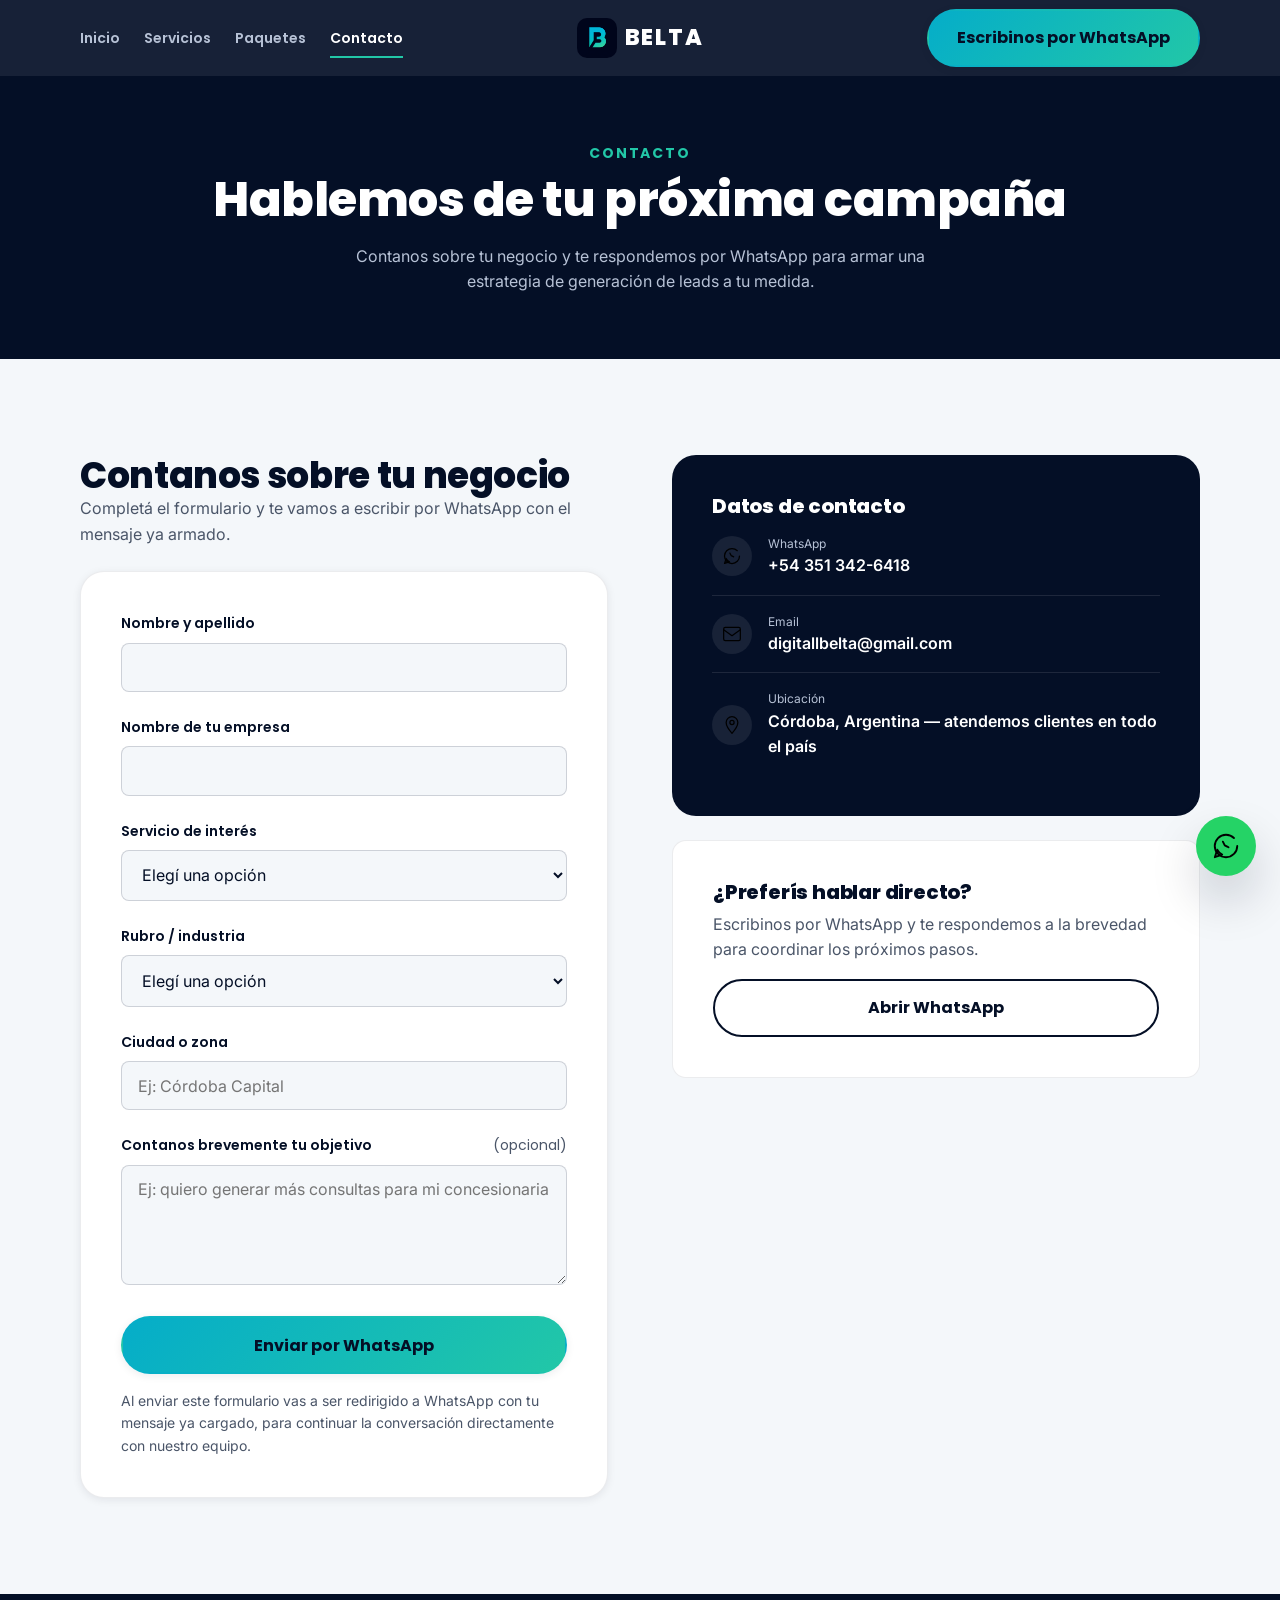
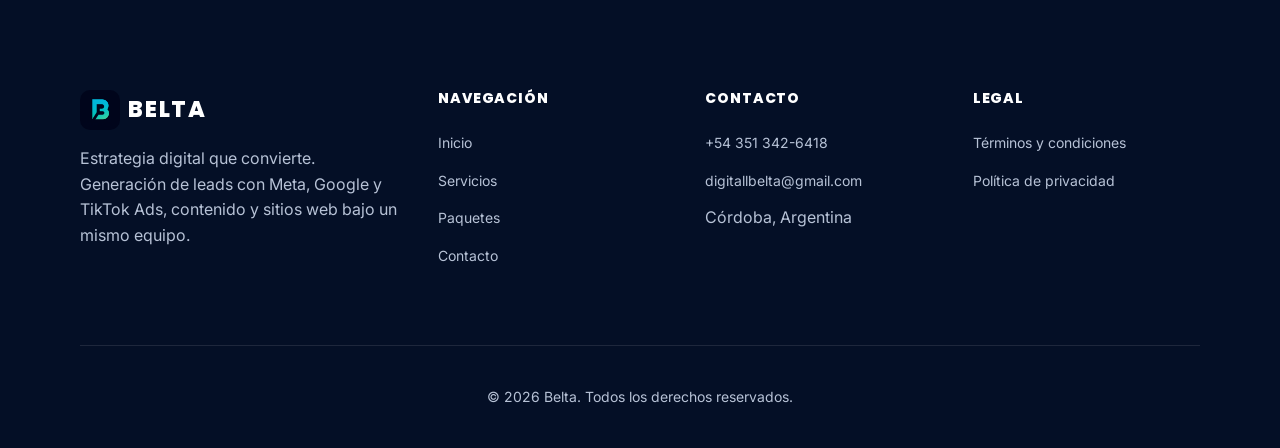
==== commit 46e18ee6: "clean url" ====
--- a/contact.html
+++ b/contact.html
@@ -5,7 +5,7 @@
   <meta name="viewport" content="width=device-width, initial-scale=1.0">
   <title>Contacto — Belta | Escribinos por WhatsApp</title>
   <meta name="description" content="Contactate con Belta para generar más consultas para tu negocio con Meta Ads, Google Ads y TikTok Ads. Respondemos por WhatsApp.">
-  <link rel="canonical" href="https://www.belta.com.ar/contact.html">
+  <link rel="canonical" href="https://www.belta.com.ar/contact">
 
   <meta property="og:type" content="website">
   <meta property="og:title" content="Contacto — Belta">
@@ -29,17 +29,17 @@
 
   <header class="site-header" id="site-header">
     <div class="container header-inner">
-      <a href="index.html" class="brand" aria-label="Belta — ir al inicio">
+      <a href="/" class="brand" aria-label="Belta — ir al inicio">
         <img class="brand-mark" src="assets/images/logo/belta-icon-navy.png" alt="" width="40" height="40">
         <span class="brand-word">BELTA</span>
       </a>
 
       <nav class="primary-nav" id="primary-nav" aria-label="Navegación principal">
         <ul class="primary-nav__list">
-          <li><a href="index.html">Inicio</a></li>
-          <li><a href="services.html">Servicios</a></li>
-          <li><a href="packages.html">Paquetes</a></li>
-          <li><a href="contact.html" aria-current="page">Contacto</a></li>
+          <li><a href="/">Inicio</a></li>
+          <li><a href="/services">Servicios</a></li>
+          <li><a href="/packages">Paquetes</a></li>
+          <li><a href="/contact" aria-current="page">Contacto</a></li>
         </ul>
         <div class="header-cta">
           <a class="btn btn--primary" href="https://wa.me/5493513426418?text=Hola%20Belta%2C%20quiero%20generar%20más%20consultas%20para%20mi%20negocio" target="_blank" rel="noopener">
@@ -173,7 +173,7 @@
     <div class="container">
       <div class="footer-grid">
         <div class="footer-col footer-brand">
-          <a href="index.html" class="brand" aria-label="Belta — ir al inicio">
+          <a href="/" class="brand" aria-label="Belta — ir al inicio">
             <img class="brand-mark" src="assets/images/logo/belta-icon-navy.png" alt="" width="40" height="40">
             <span class="brand-word">BELTA</span>
           </a>
@@ -183,10 +183,10 @@
         <nav class="footer-col" aria-label="Navegación de pie de página">
           <h4>Navegación</h4>
           <ul>
-            <li><a href="index.html">Inicio</a></li>
-            <li><a href="services.html">Servicios</a></li>
-            <li><a href="packages.html">Paquetes</a></li>
-            <li><a href="contact.html">Contacto</a></li>
+            <li><a href="/">Inicio</a></li>
+            <li><a href="/services">Servicios</a></li>
+            <li><a href="/packages">Paquetes</a></li>
+            <li><a href="/contact">Contacto</a></li>
           </ul>
         </nav>
 
@@ -202,8 +202,8 @@
         <div class="footer-col">
           <h4>Legal</h4>
           <ul>
-            <li><a href="terms.html">Términos y condiciones</a></li>
-            <li><a href="privacy-policy.html">Política de privacidad</a></li>
+            <li><a href="/terms">Términos y condiciones</a></li>
+            <li><a href="/privacy-policy">Política de privacidad</a></li>
           </ul>
         </div>
       </div>
--- a/assets/css/style.css
+++ b/assets/css/style.css
@@ -565,7 +565,7 @@
 }
 
 .hero-visual-card h3 { color: var(--color-white); margin-bottom: var(--space-2xs); }
-.hero-visual-card p { margin: 0; }
+.hero-visual-card p { margin: 0; color: var(--text-on-dark-muted); }
 
 /* --------------------------------------------------------------------------
    07. Value / Trust strip
@@ -1020,7 +1020,7 @@
 }
 
 .footer-brand .brand { margin-bottom: var(--space-sm); }
-.footer-brand p { max-width: 34ch; }
+.footer-brand p { max-width: 34ch; color: var(--text-on-dark-muted); }
 
 .footer-col h4 {
   font-family: var(--font-heading);
@@ -1045,6 +1045,7 @@
   padding-top: var(--space-lg);
   font-size: var(--fs-small);
 }
+.footer-bottom p { color: var(--text-on-dark-muted); }
 
 /* --------------------------------------------------------------------------
    16. Floating WhatsApp button
@@ -1096,7 +1097,7 @@
 }
 
 .page-hero h1 { color: var(--color-white); margin-bottom: var(--space-sm); }
-.page-hero p { max-width: 60ch; margin-inline: auto; }
+.page-hero p { max-width: 60ch; margin-inline: auto; color: var(--text-on-dark-muted); }
 
 /* --------------------------------------------------------------------------
    19. Pricing cards (Paquetes)
